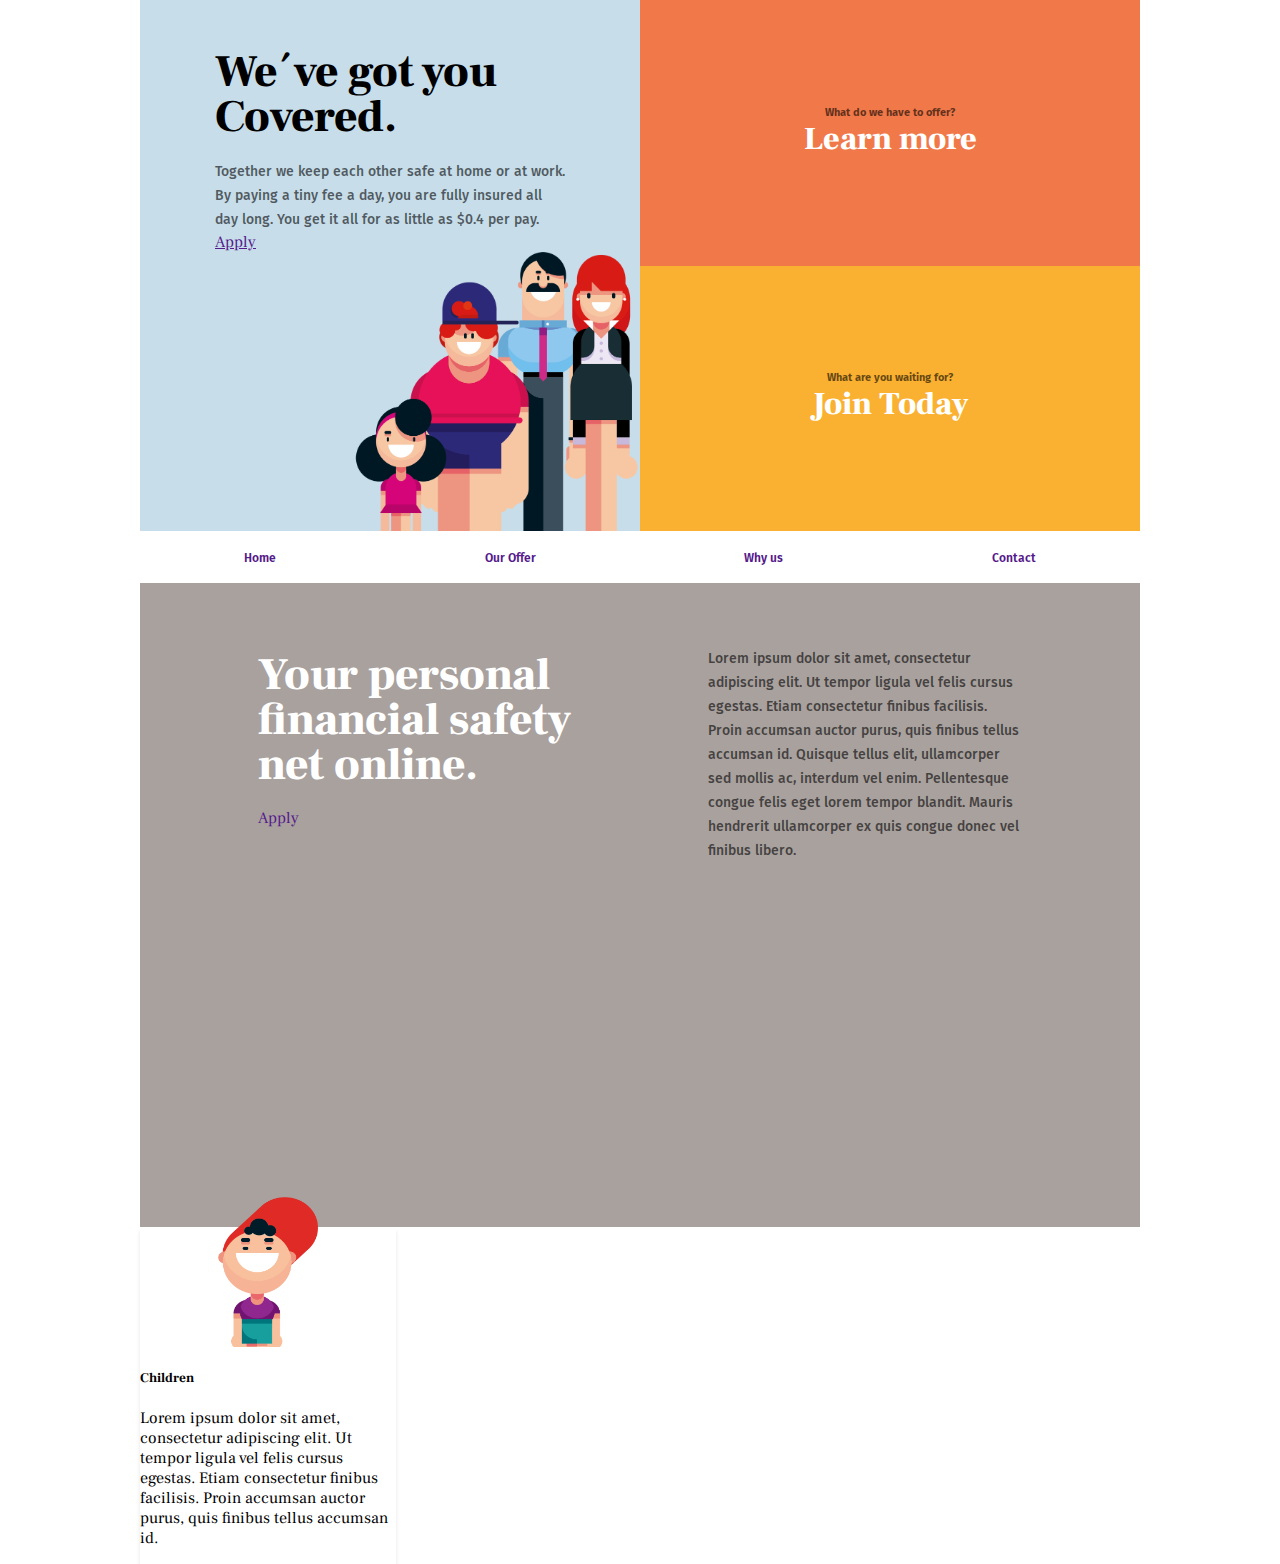
==== index.html @ bdfe7eed "First commit! - header and section 1 are done but need to fix some components" ====
<!DOCTYPE html>
<html lang="en">
  <head>
    <meta charset="UTF-8" />
    <meta name="viewport" content="width=device-width, initial-scale=1.0" />
    <link rel="stylesheet" href="css/style.css" />
    <link
      href="https://fonts.googleapis.com/css2?family=Frank+Ruhl+Libre:wght@300;400;500;700;900&display=swap"
      rel="stylesheet"
    />
    <link
      href="https://fonts.googleapis.com/css2?family=Fira+Sans:ital,wght@0,100;0,200;0,300;0,400;0,500;0,600;0,700;0,800;0,900;1,100;1,200;1,300;1,400;1,500;1,600;1,700;1,800;1,900&display=swap"
      rel="stylesheet"
    />
    <title>Document</title>
  </head>
  <body>
    <header>
      <div class="hero">
        <div class="content-left-side">
          <div class="left-side-info">
            <h1>We´ve got you Covered.</h1>
            <p>
              Together we keep each other safe at home or at work. By paying a
              tiny fee a day, you are fully insured all day long. You get it all
              for as little as $0.4 per pay.
            </p>
            <a href="">Apply</a>
          </div>
          <img src="assets/img/family.png" alt="" />
        </div>
        <div class="content-right-side">
          <div class="learn-more">
            <p>What do we have to offer?</p>
            <h4>Learn more</h4>
          </div>
          <div class="join-now">
            <p>What are you waiting for?</p>
            <h4>Join Today</h4>
          </div>
        </div>
      </div>
      <nav>
        <ul>
          <li><a href="">Home</a></li>
          <li><a href="">Our Offer</a></li>
          <li><a href="">Why us</a></li>
          <li><a href="">Contact</a></li>
        </ul>
      </nav>
    </header>
    <main>
      <section class="sec-1">
        <div class="content-left-side">
          <div class="left-side-info">
            <h1>Your personal financial safety net online.</h1>
            <a href="">Apply</a>
          </div>
        </div>
        <div class="content-right-side">
          <p>
            Lorem ipsum dolor sit amet, consectetur adipiscing elit. Ut tempor
            ligula vel felis cursus egestas. Etiam consectetur finibus
            facilisis. Proin accumsan auctor purus, quis finibus tellus accumsan
            id. Quisque tellus elit, ullamcorper sed mollis ac, interdum vel
            enim. Pellentesque congue felis eget lorem tempor blandit. Mauris
            hendrerit ullamcorper ex quis congue donec vel finibus libero.
          </p>
        </div>
      </section>
      <section class="sec-2">
        <div class="profiles">
          <div class="card profile-1">
              <div class="profile-img-bc">

                  <div class="profile-img profile-img-1"></div>
                  <h5>Children</h5>
                  <p>
                    Lorem ipsum dolor sit amet, consectetur adipiscing elit. Ut tempor
                    ligula vel felis cursus egestas. Etiam consectetur finibus
                    facilisis. Proin accumsan auctor purus, quis finibus tellus
                    accumsan id.
                  </p>
              </div>
          </div>
        </div>
      </section>
      <section class="sec-3"></section>
    </main>
  </body>
</html>
---- css/style.css ----
body header .hero .content-left-side, body main .sec-1 .content-left-side {
  text-align: left;
}

body header .hero .content-left-side .left-side-info, body main .sec-1 .content-left-side .left-side-info {
  width: 70%;
  margin: 50px auto 0 auto;
}

body header .hero .content-left-side .left-side-info h1, body main .sec-1 .content-left-side .left-side-info h1 {
  font-weight: 900;
  font-size: 45px;
  line-height: 100%;
}

body header .hero, body main .sec-1 {
  max-height: 544px;
  display: -ms-grid;
  display: grid;
  -ms-grid-columns: (1fr)[2];
      grid-template-columns: repeat(2, 1fr);
}

body header .hero .content-left-side p, body main .sec-1 .content-right-side {
  margin: 0;
  font-family: Fira Sans;
  font-style: normal;
  font-weight: 500;
  font-size: 14px;
  line-height: 24px;
  color: rgba(0, 0, 0, 0.6);
}

body {
  max-width: 1000px;
  margin: auto;
  padding: 0;
  font-family: "Frank Ruhl Libre", serif;
}

body header .hero .content-left-side {
  background-color: #c7ddea;
}

body header .hero .content-left-side h1 {
  margin: 20px 0 20px 0;
}

body header .hero .content-left-side img {
  width: 286px;
  height: 279px;
  float: right;
  clear: right;
}

body header .hero .content-right-side .learn-more, body header .hero .content-right-side .join-now {
  height: 50%;
  display: -webkit-box;
  display: -ms-flexbox;
  display: flex;
  -webkit-box-orient: vertical;
  -webkit-box-direction: normal;
      -ms-flex-direction: column;
          flex-direction: column;
  -webkit-box-pack: center;
      -ms-flex-pack: center;
          justify-content: center;
  -webkit-box-align: center;
      -ms-flex-align: center;
          align-items: center;
}

body header .hero .content-right-side .learn-more p, body header .hero .content-right-side .join-now p {
  font-family: Fira Sans;
  font-style: normal;
  font-weight: bold;
  font-size: 11px;
  line-height: 13px;
  margin: 0;
  color: rgba(0, 0, 0, 0.6);
}

body header .hero .content-right-side .learn-more h4, body header .hero .content-right-side .join-now h4 {
  font-style: normal;
  font-weight: 900;
  font-size: 32px;
  line-height: 41px;
  margin: 0;
  color: #fff;
}

body header .hero .content-right-side {
  height: 100%;
  display: -webkit-box;
  display: -ms-flexbox;
  display: flex;
  -webkit-box-orient: vertical;
  -webkit-box-direction: normal;
      -ms-flex-direction: column;
          flex-direction: column;
  -webkit-box-align: stretch;
      -ms-flex-align: stretch;
          align-items: stretch;
}

body header .hero .content-right-side .learn-more {
  background-color: #f17949;
}

body header .hero .content-right-side .join-now {
  background-color: #fab131;
}

body header ul {
  padding: 0;
  display: -webkit-box;
  display: -ms-flexbox;
  display: flex;
  -webkit-box-orient: horizontal;
  -webkit-box-direction: normal;
      -ms-flex-direction: row;
          flex-direction: row;
  -ms-flex-pack: distribute;
      justify-content: space-around;
}

body header ul li {
  list-style: none;
}

body header ul li a {
  font-family: Fira Sans;
  font-style: normal;
  font-weight: 600;
  font-size: 12px;
  line-height: 100%;
  text-decoration: none;
}

body main .sec-1 {
  height: 612px;
  background-color: #a9a19e;
  padding: 50px;
}

body main .sec-1 .content-left-side .left-side-info {
  margin-top: 20px;
  color: #fff;
}

body main .sec-1 .content-left-side .left-side-info h1 {
  margin: 20px 0 20px 0;
}

body main .sec-1 .content-left-side .left-side-info a {
  text-decoration: none;
  margin-top: 20px;
}

body main .sec-1 .content-right-side {
  width: 70%;
  margin-left: auto;
  margin-right: auto;
}

body main .sec-2 .profiles {
  display: -webkit-box;
  display: -ms-flexbox;
  display: flex;
  -webkit-box-orient: horizontal;
  -webkit-box-direction: normal;
      -ms-flex-direction: row;
          flex-direction: row;
}

body main .sec-2 .profiles .card {
  width: 256px;
  -webkit-box-shadow: 0px 4px 4px rgba(0, 0, 0, 0.1);
          box-shadow: 0px 4px 4px rgba(0, 0, 0, 0.1);
}

body main .sec-2 .profiles .card .profile-img {
  width: 236px;
  height: 150px;
  margin-right: auto;
  margin-left: auto;
  margin-top: -30px;
}

body main .sec-2 .profiles .profile-1 .profile-img-bc .profile-img-1 {
  background-image: url(../assets/img/child.png);
  background-size: 100px 170px;
  background-repeat: no-repeat;
  background-position: center top;
}
/*# sourceMappingURL=style.css.map */
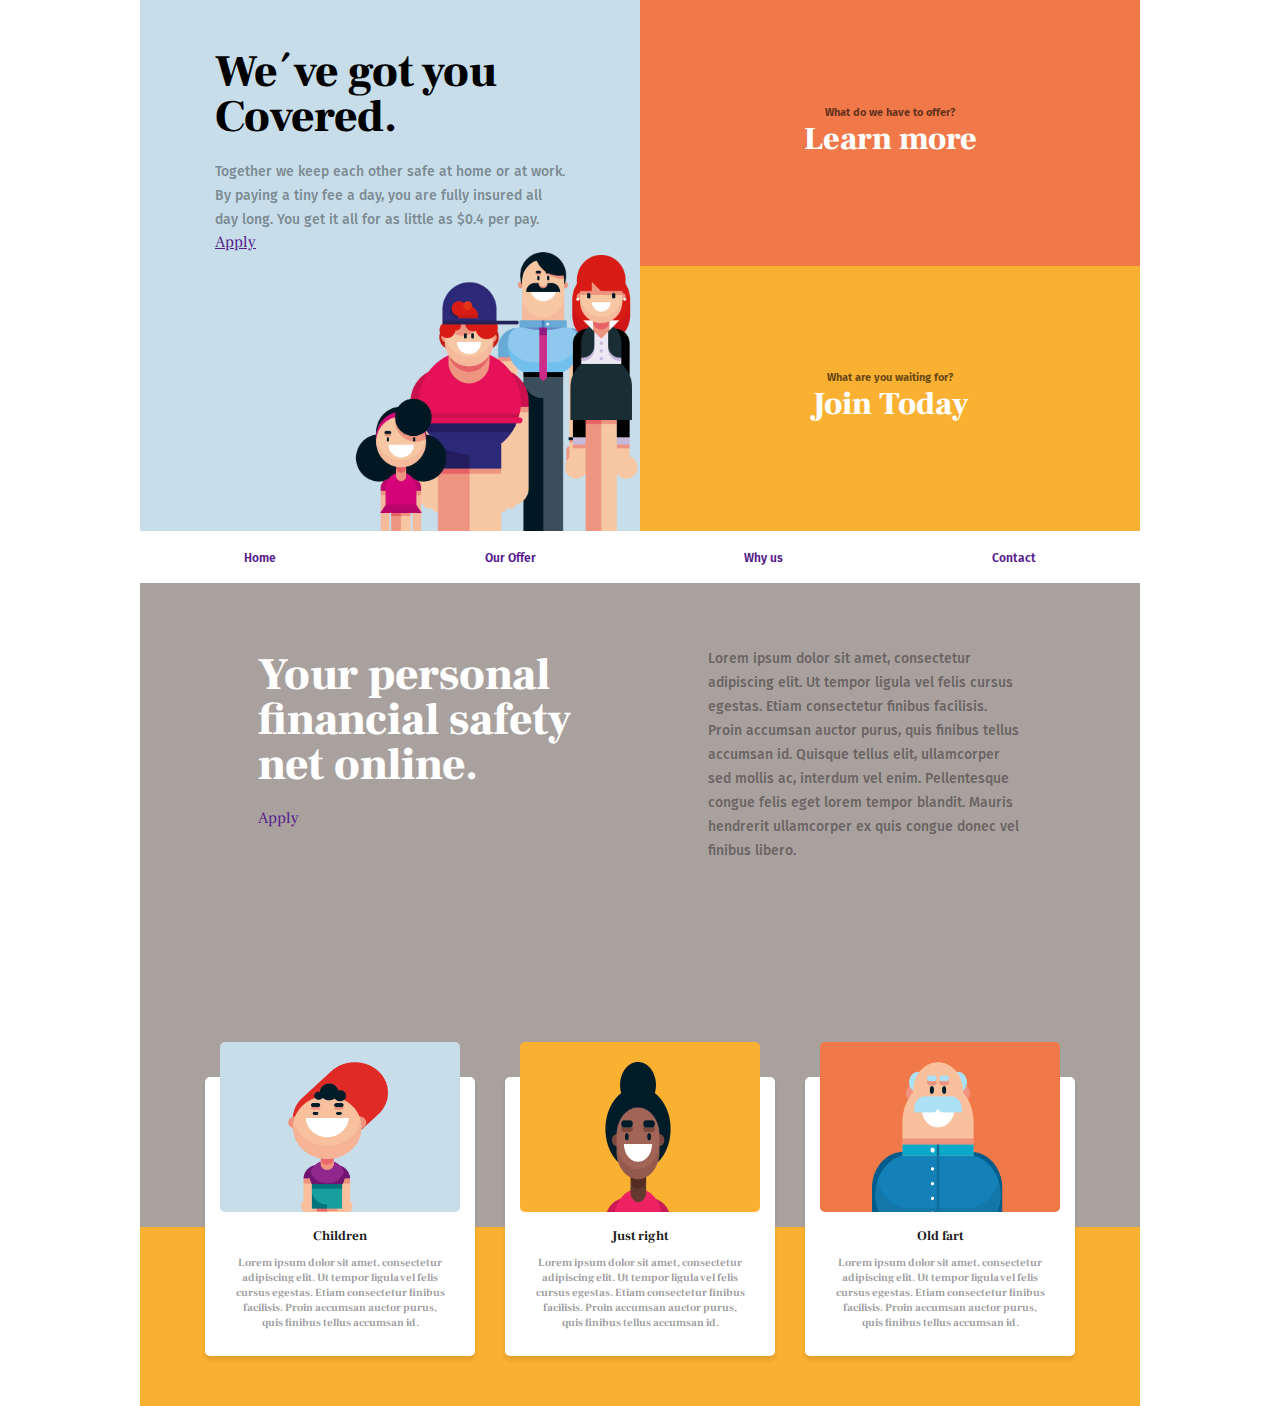
==== commit 491d0df5: "sec 2 - clear" ====
--- a/index.html
+++ b/index.html
@@ -69,19 +69,55 @@
         </div>
       </section>
       <section class="sec-2">
-        <div class="profiles">
-          <div class="card profile-1">
+        <div class="cover-profile">
+          <div class="profiles">
+            <div class="card profile-1">
               <div class="profile-img-bc">
-
-                  <div class="profile-img profile-img-1"></div>
-                  <h5>Children</h5>
-                  <p>
-                    Lorem ipsum dolor sit amet, consectetur adipiscing elit. Ut tempor
-                    ligula vel felis cursus egestas. Etiam consectetur finibus
-                    facilisis. Proin accumsan auctor purus, quis finibus tellus
-                    accumsan id.
-                  </p>
+                <div class="profile-img profile-img-1"></div>
               </div>
+              <h5>Children</h5>
+              <div class="profile-info">
+                <p>
+                  Lorem ipsum dolor sit amet, consectetur adipiscing elit. Ut
+                  tempor ligula vel felis cursus egestas. Etiam consectetur
+                  finibus facilisis. Proin accumsan auctor purus, quis finibus
+                  tellus accumsan id.
+                </p>
+              </div>
+            </div>
+            <div class="card profile-2">
+              <div class="profile-img-bc">
+                <div class="profile-img profile-img-2"></div>
+              </div>
+              <h5>Just right</h5>
+              <div class="profile-info">
+                <p>
+                  Lorem ipsum dolor sit amet, consectetur adipiscing elit. Ut
+                  tempor ligula vel felis cursus egestas. Etiam consectetur
+                  finibus facilisis. Proin accumsan auctor purus, quis finibus
+                  tellus accumsan id.
+                </p>
+              </div>
+            </div>
+            <div class="card profile-3">
+              <div class="profile-img-bc">
+                <div class="profile-img profile-img-3"></div>
+              </div>
+              <h5>Old fart</h5>
+              <div class="profile-info">
+                <p>
+                  Lorem ipsum dolor sit amet, consectetur adipiscing elit. Ut
+                  tempor ligula vel felis cursus egestas. Etiam consectetur
+                  finibus facilisis. Proin accumsan auctor purus, quis finibus
+                  tellus accumsan id.
+                </p>
+              </div>
+            </div>
+          </div>
+        </div>
+        <div class="cover-about-us">
+          <div class="about-us">
+            
           </div>
         </div>
       </section>
--- a/css/style.css
+++ b/css/style.css
@@ -28,7 +28,7 @@
   font-weight: 500;
   font-size: 14px;
   line-height: 24px;
-  color: rgba(0, 0, 0, 0.6);
+  color: rgba(0, 0, 0, 0.4);
 }
 
 body {
@@ -163,7 +163,12 @@
   margin-right: auto;
 }
 
-body main .sec-2 .profiles {
+body main .sec-2 {
+  background-color: #FAB131;
+  padding: 50px;
+}
+
+body main .sec-2 .cover-profile .profiles {
   display: -webkit-box;
   display: -ms-flexbox;
   display: flex;
@@ -171,26 +176,86 @@
   -webkit-box-direction: normal;
       -ms-flex-direction: row;
           flex-direction: row;
-}
-
-body main .sec-2 .profiles .card {
-  width: 256px;
+  -ms-flex-pack: distribute;
+      justify-content: space-around;
+}
+
+body main .sec-2 .cover-profile .profiles .card {
+  margin-top: -200px;
+  background-color: #fff;
+  max-width: 240px;
+  padding: 15px;
+  text-align: center;
+  border-radius: 5px;
   -webkit-box-shadow: 0px 4px 4px rgba(0, 0, 0, 0.1);
           box-shadow: 0px 4px 4px rgba(0, 0, 0, 0.1);
 }
 
-body main .sec-2 .profiles .card .profile-img {
+body main .sec-2 .cover-profile .profiles .card h5 {
+  color: rgba(0, 0, 0, 0.9);
+  margin-top: 15px;
+  margin-bottom: 10px;
+}
+
+body main .sec-2 .cover-profile .profiles .card .profile-info {
+  width: 90%;
+  margin-left: auto;
+  margin-right: auto;
+}
+
+body main .sec-2 .cover-profile .profiles .card .profile-info p {
+  font-size: 11px;
+  font-weight: bold;
+  font-style: normal;
+  color: rgba(0, 0, 0, 0.4);
+}
+
+body main .sec-2 .cover-profile .profiles .card .profile-img-bc {
+  height: 170px;
+  border-radius: 5px;
+  position: relative;
+  margin-top: -50px;
+}
+
+body main .sec-2 .cover-profile .profiles .card .profile-img-bc .profile-img {
   width: 236px;
   height: 150px;
-  margin-right: auto;
-  margin-left: auto;
-  margin-top: -30px;
-}
-
-body main .sec-2 .profiles .profile-1 .profile-img-bc .profile-img-1 {
+  position: absolute;
+  left: 0px;
+  bottom: 0;
+  border-radius: 5px;
+}
+
+body main .sec-2 .cover-profile .profiles .profile-1 .profile-img-bc {
+  background-color: #c7ddea;
+}
+
+body main .sec-2 .cover-profile .profiles .profile-1 .profile-img-bc .profile-img-1 {
   background-image: url(../assets/img/child.png);
   background-size: 100px 170px;
   background-repeat: no-repeat;
   background-position: center top;
 }
+
+body main .sec-2 .cover-profile .profiles .profile-2 .profile-img-bc {
+  background-color: #FAB131;
+}
+
+body main .sec-2 .cover-profile .profiles .profile-2 .profile-img-bc .profile-img-2 {
+  background-image: url(../assets/img/adult.png);
+  background-size: 82px 470px;
+  background-repeat: no-repeat;
+  background-position: center top;
+}
+
+body main .sec-2 .cover-profile .profiles .profile-3 .profile-img-bc {
+  background-color: #F17949;
+}
+
+body main .sec-2 .cover-profile .profiles .profile-3 .profile-img-bc .profile-img-3 {
+  background-image: url(../assets/img/old.png);
+  background-size: 132px 420px;
+  background-repeat: no-repeat;
+  background-position: center top;
+}
 /*# sourceMappingURL=style.css.map */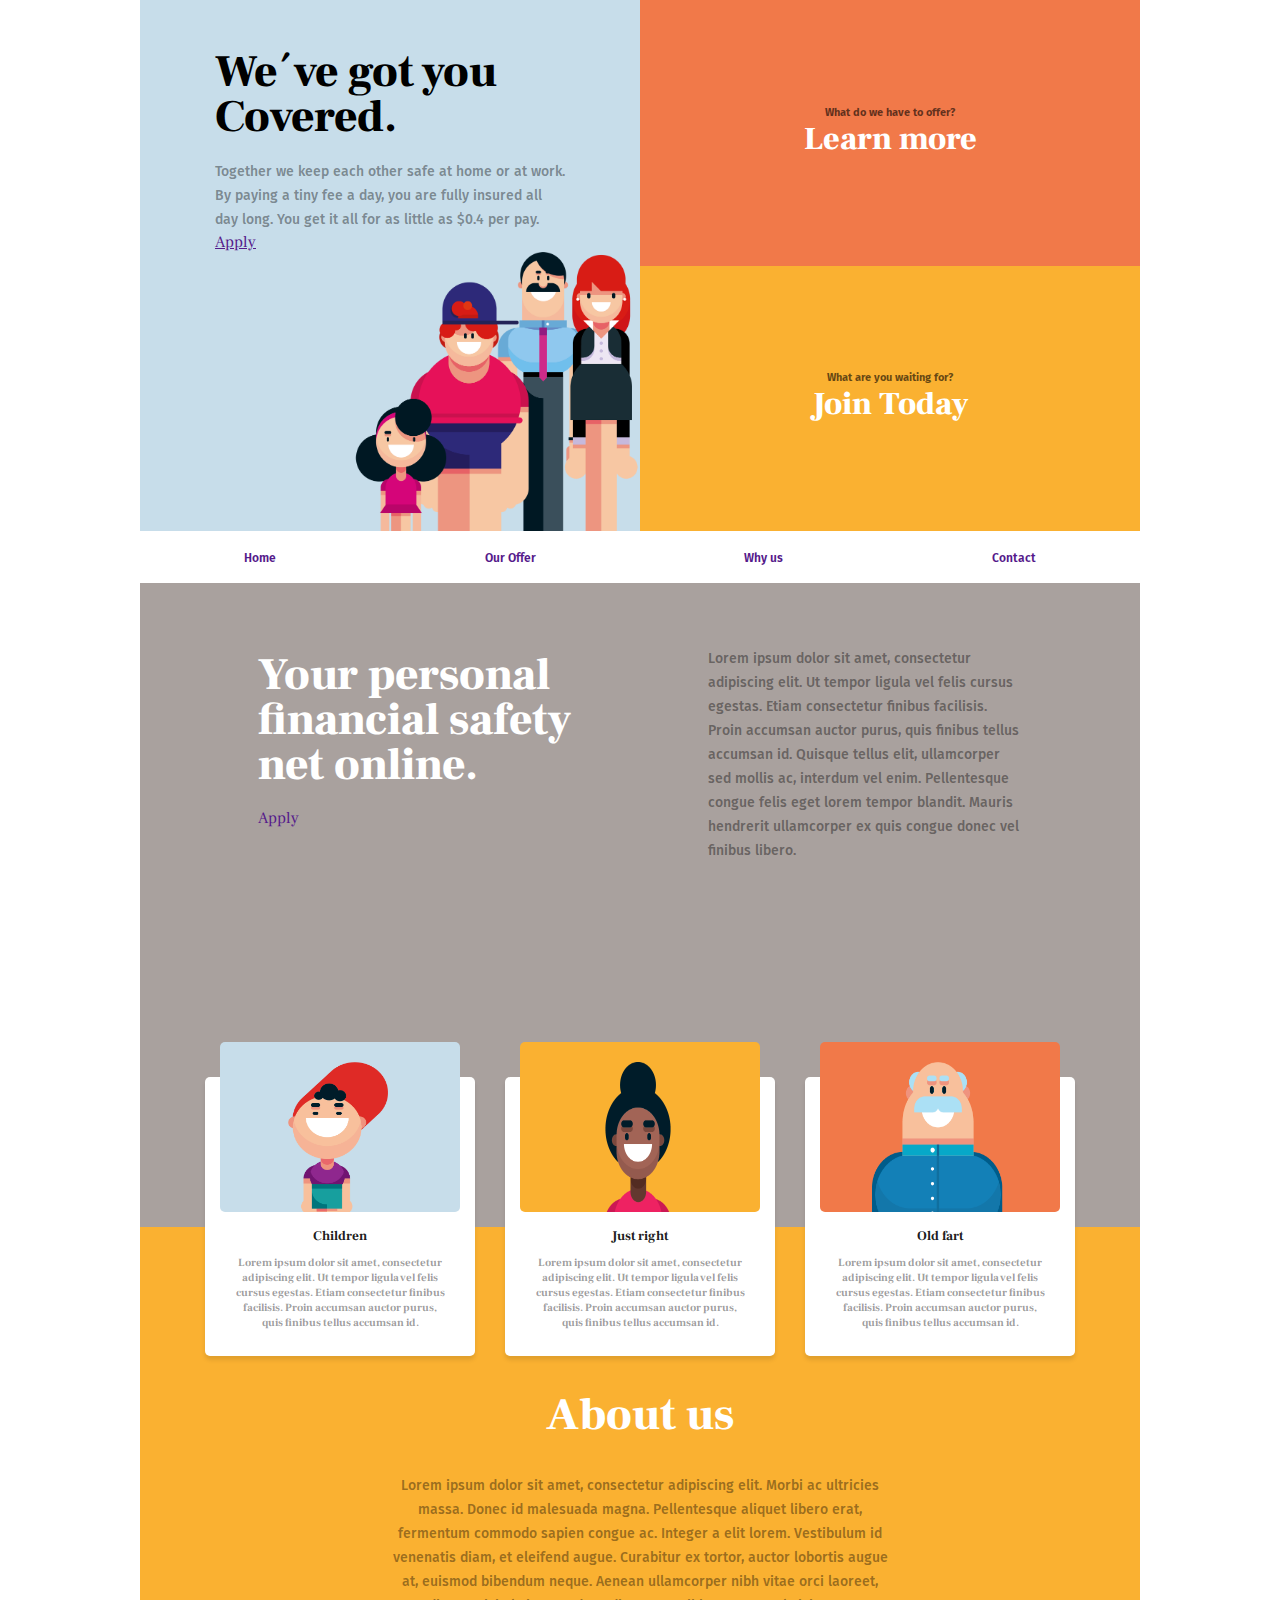
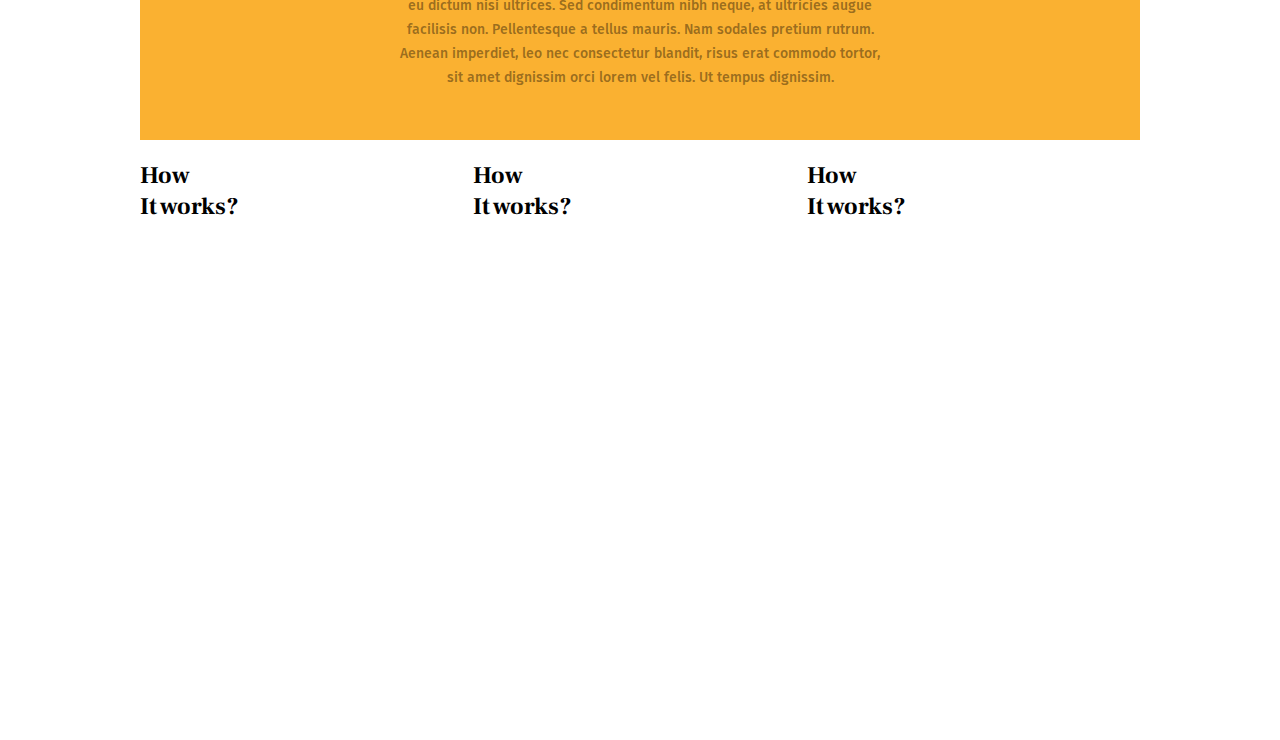
==== commit 1503be1d: "- Added some stuff on sec-2. - Started sec-3" ====
--- a/index.html
+++ b/index.html
@@ -117,11 +117,38 @@
         </div>
         <div class="cover-about-us">
           <div class="about-us">
-            
+            <h1>About us</h1>
+            <p>
+              Lorem ipsum dolor sit amet, consectetur adipiscing elit. Morbi ac
+              ultricies massa. Donec id malesuada magna. Pellentesque aliquet
+              libero erat, fermentum commodo sapien congue ac. Integer a elit
+              lorem. Vestibulum id venenatis diam, et eleifend augue. Curabitur
+              ex tortor, auctor lobortis augue at, euismod bibendum neque.
+              Aenean ullamcorper nibh vitae orci laoreet, eu dictum nisi
+              ultrices. Sed condimentum nibh neque, at ultricies augue facilisis
+              non. Pellentesque a tellus mauris. Nam sodales pretium rutrum.
+              Aenean imperdiet, leo nec consectetur blandit, risus erat commodo
+              tortor, sit amet dignissim orci lorem vel felis. Ut tempus
+              dignissim.
+            </p>
           </div>
         </div>
       </section>
-      <section class="sec-3"></section>
+      <section class="sec-3">
+        <div class="cover-how-it-works">
+          <div class="row">
+            <div class="box box-1">
+              <h2>How <br> It works?</h2>
+            </div>
+            <div class="box box-2">
+              <h2>How <br> It works?</h2>
+            </div>
+            <div class="box box-3">
+              <h2>How <br> It works?</h2>
+            </div>
+          </div>
+        </div>
+      </section>
     </main>
   </body>
 </html>
--- a/css/style.css
+++ b/css/style.css
@@ -21,7 +21,7 @@
       grid-template-columns: repeat(2, 1fr);
 }
 
-body header .hero .content-left-side p, body main .sec-1 .content-right-side {
+body header .hero .content-left-side p, body main .sec-1 .content-right-side, body main .sec-2 .cover-about-us .about-us p {
   margin: 0;
   font-family: Fira Sans;
   font-style: normal;
@@ -164,7 +164,7 @@
 }
 
 body main .sec-2 {
-  background-color: #FAB131;
+  background-color: #fab131;
   padding: 50px;
 }
 
@@ -238,7 +238,7 @@
 }
 
 body main .sec-2 .cover-profile .profiles .profile-2 .profile-img-bc {
-  background-color: #FAB131;
+  background-color: #fab131;
 }
 
 body main .sec-2 .cover-profile .profiles .profile-2 .profile-img-bc .profile-img-2 {
@@ -249,7 +249,7 @@
 }
 
 body main .sec-2 .cover-profile .profiles .profile-3 .profile-img-bc {
-  background-color: #F17949;
+  background-color: #f17949;
 }
 
 body main .sec-2 .cover-profile .profiles .profile-3 .profile-img-bc .profile-img-3 {
@@ -258,4 +258,27 @@
   background-repeat: no-repeat;
   background-position: center top;
 }
+
+body main .sec-2 .cover-about-us .about-us {
+  width: 55%;
+  margin-left: auto;
+  margin-right: auto;
+  text-align: center;
+}
+
+body main .sec-2 .cover-about-us .about-us h1 {
+  color: #fff;
+  font-style: normal;
+  font-weight: 900;
+  font-size: 45px;
+}
+
+body main .sec-3 .cover-how-it-works .row {
+  display: -ms-grid;
+  display: grid;
+  -ms-grid-columns: auto auto auto;
+      grid-template-columns: auto auto auto;
+  -ms-grid-rows: (300px)[2];
+      grid-template-rows: repeat(2, 300px);
+}
 /*# sourceMappingURL=style.css.map */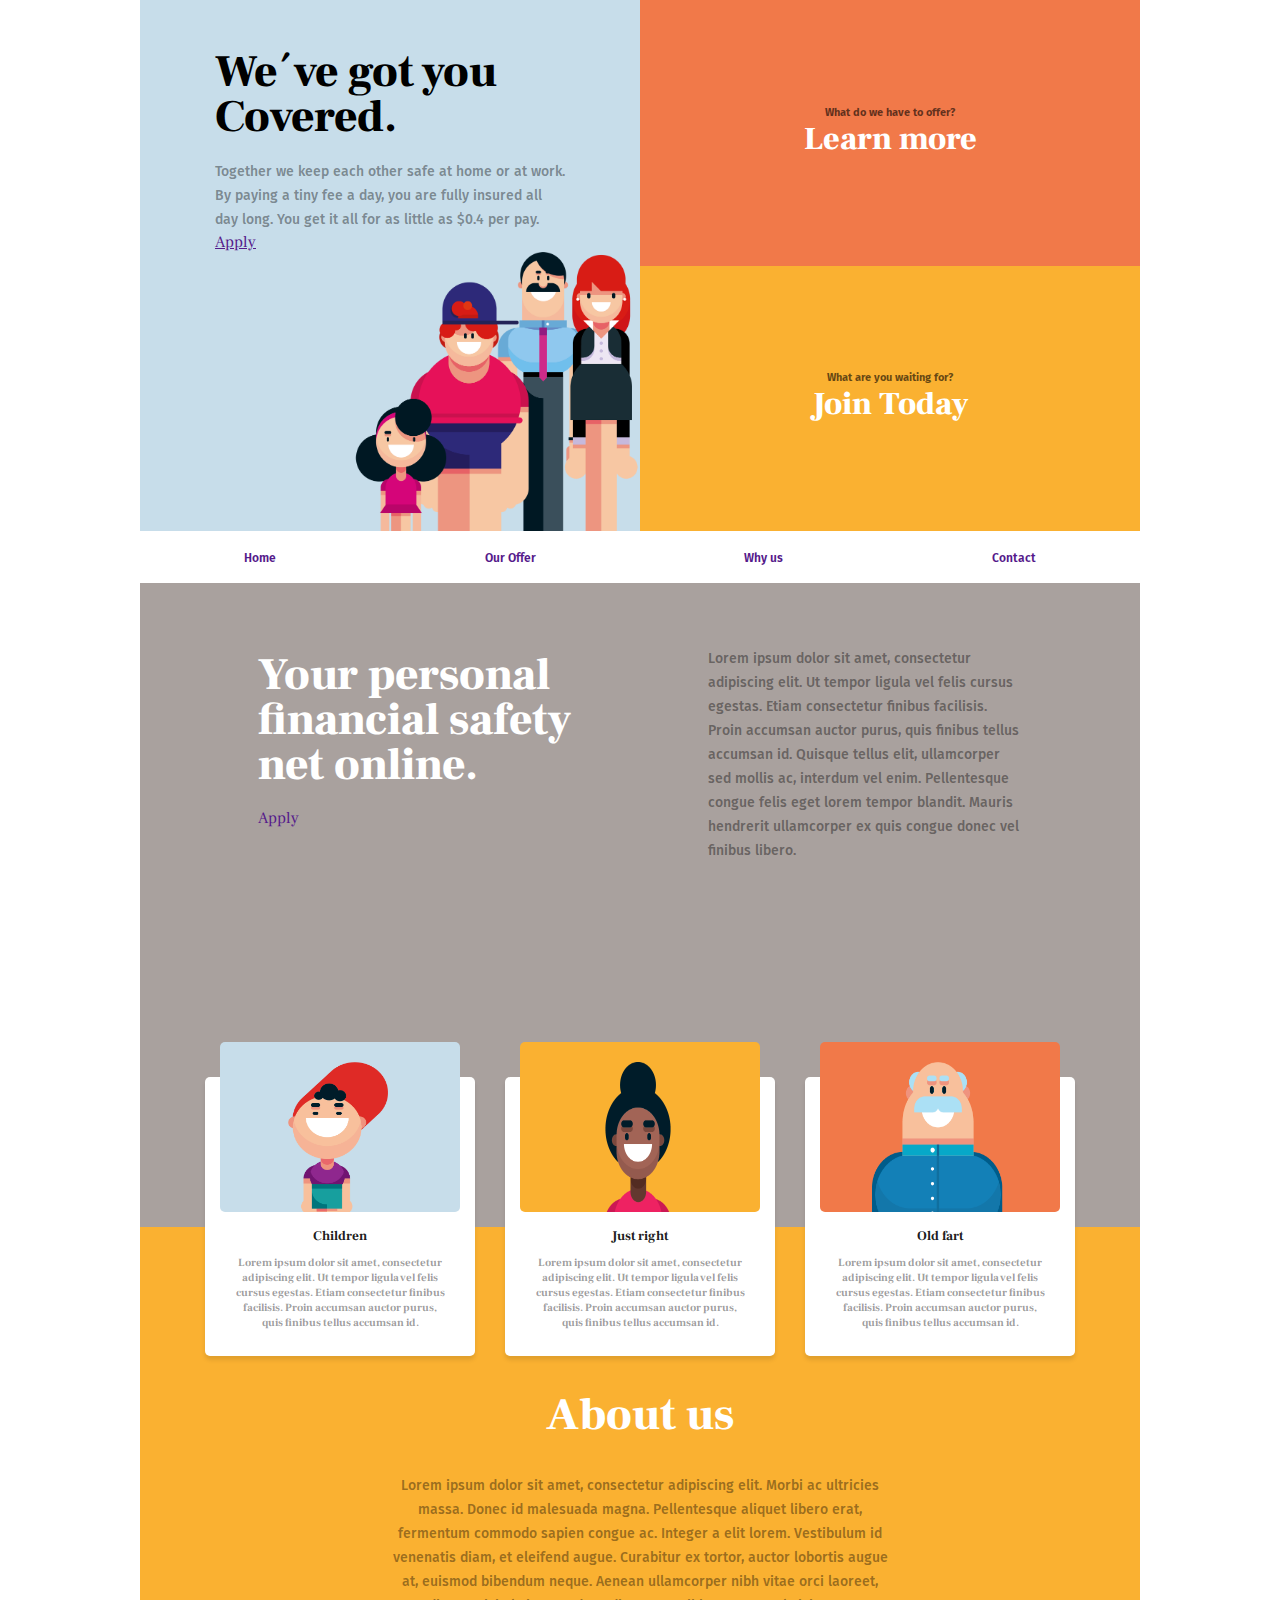
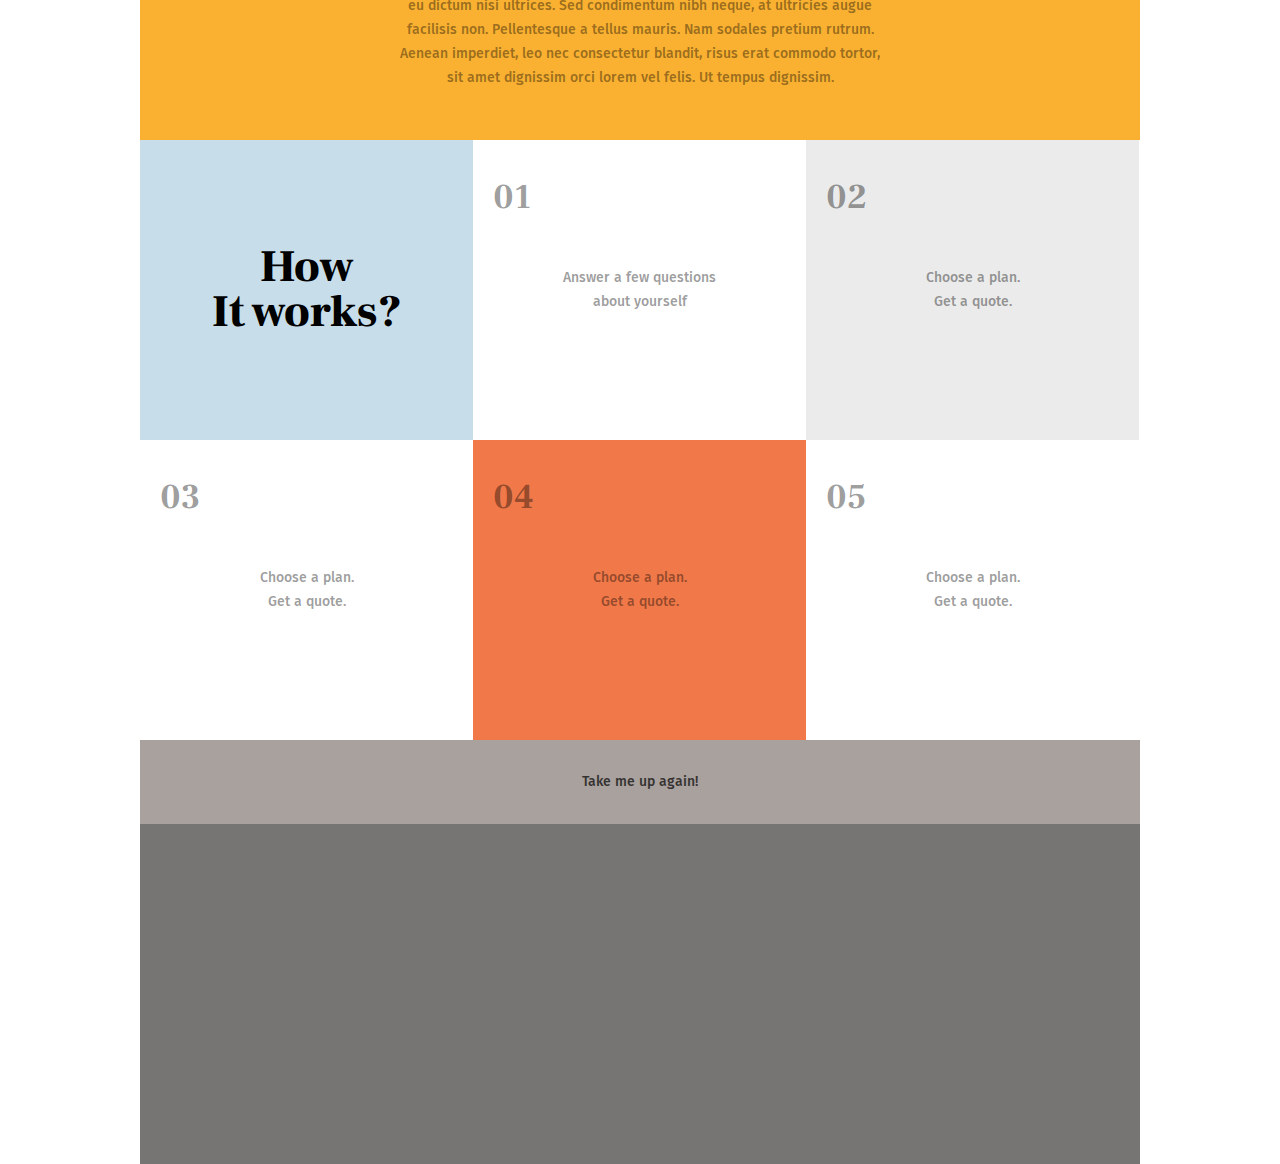
==== commit 29bb3415: "landing page is done for the most have to fix - button" ====
--- a/index.html
+++ b/index.html
@@ -16,7 +16,7 @@
   </head>
   <body>
     <header>
-      <div class="hero">
+      <div class="hero" id="hero">
         <div class="content-left-side">
           <div class="left-side-info">
             <h1>We´ve got you Covered.</h1>
@@ -138,17 +138,36 @@
         <div class="cover-how-it-works">
           <div class="row">
             <div class="box box-1">
-              <h2>How <br> It works?</h2>
+              <h2>
+                How <br />It works?</h2>
             </div>
             <div class="box box-2">
-              <h2>How <br> It works?</h2>
+              <h3>01</h3>
+              <p>Answer a few questions <br />about yourself</p>
             </div>
             <div class="box box-3">
-              <h2>How <br> It works?</h2>
+              <h3>02</h3>
+              <p>Choose a plan. <br />Get a quote.</p>
+            </div>
+            <div class="box box-4">
+              <h3>03</h3>
+              <p>Choose a plan. <br />Get a quote.</p>
+            </div>
+            <div class="box box-5">
+              <h3>04</h3>
+              <p>Choose a plan. <br />Get a quote.</p>
+            </div>
+            <div class="box box-6">
+              <h3>05</h3>
+              <p>Choose a plan. <br />Get a quote.</p>
             </div>
           </div>
         </div>
+        <div class="take-to-the-top">
+          <a href="#hero">Take me up again!</a>
+        </div>
       </section>
     </main>
+    <footer></footer>
   </body>
 </html>
--- a/css/style.css
+++ b/css/style.css
@@ -21,7 +21,7 @@
       grid-template-columns: repeat(2, 1fr);
 }
 
-body header .hero .content-left-side p, body main .sec-1 .content-right-side, body main .sec-2 .cover-about-us .about-us p {
+body header .hero .content-left-side p, body main .sec-1 .content-right-side, body main .sec-2 .cover-about-us .about-us p, body main .sec-3 .cover-how-it-works .row .box p, body main .sec-3 .take-to-the-top a {
   margin: 0;
   font-family: Fira Sans;
   font-style: normal;
@@ -276,9 +276,72 @@
 body main .sec-3 .cover-how-it-works .row {
   display: -ms-grid;
   display: grid;
-  -ms-grid-columns: auto auto auto;
-      grid-template-columns: auto auto auto;
+  -ms-grid-columns: 333px 333px 333px;
+      grid-template-columns: 333px 333px 333px;
   -ms-grid-rows: (300px)[2];
       grid-template-rows: repeat(2, 300px);
 }
+
+body main .sec-3 .cover-how-it-works .row .box {
+  position: relative;
+  display: -webkit-box;
+  display: -ms-flexbox;
+  display: flex;
+  -webkit-box-pack: center;
+      -ms-flex-pack: center;
+          justify-content: center;
+  -webkit-box-align: center;
+      -ms-flex-align: center;
+          align-items: center;
+}
+
+body main .sec-3 .cover-how-it-works .row .box p {
+  text-align: center;
+}
+
+body main .sec-3 .cover-how-it-works .row .box h3 {
+  -ms-flex-item-align: start;
+      -ms-grid-row-align: start;
+      align-self: start;
+  position: absolute;
+  left: 0;
+  margin-left: 20px;
+  font-size: 35px;
+  color: rgba(0, 0, 0, 0.4);
+}
+
+body main .sec-3 .cover-how-it-works .row .box-1 {
+  background-color: #C7DDEA;
+}
+
+body main .sec-3 .cover-how-it-works .row .box-1 h2 {
+  text-align: center;
+  font-weight: 900;
+  font-size: 45px;
+  line-height: 100%;
+}
+
+body main .sec-3 .cover-how-it-works .row .box-3 {
+  background-color: #EBEBEB;
+}
+
+body main .sec-3 .cover-how-it-works .row .box-5 {
+  background-color: #F17949;
+}
+
+body main .sec-3 .take-to-the-top {
+  padding: 30px;
+  background-color: #A9A19E;
+  text-align: center;
+}
+
+body main .sec-3 .take-to-the-top a {
+  text-decoration: none;
+  color: rgba(0, 0, 0, 0.7);
+}
+
+body footer {
+  height: 340px;
+  background-color: #777574;
+}
 /*# sourceMappingURL=style.css.map */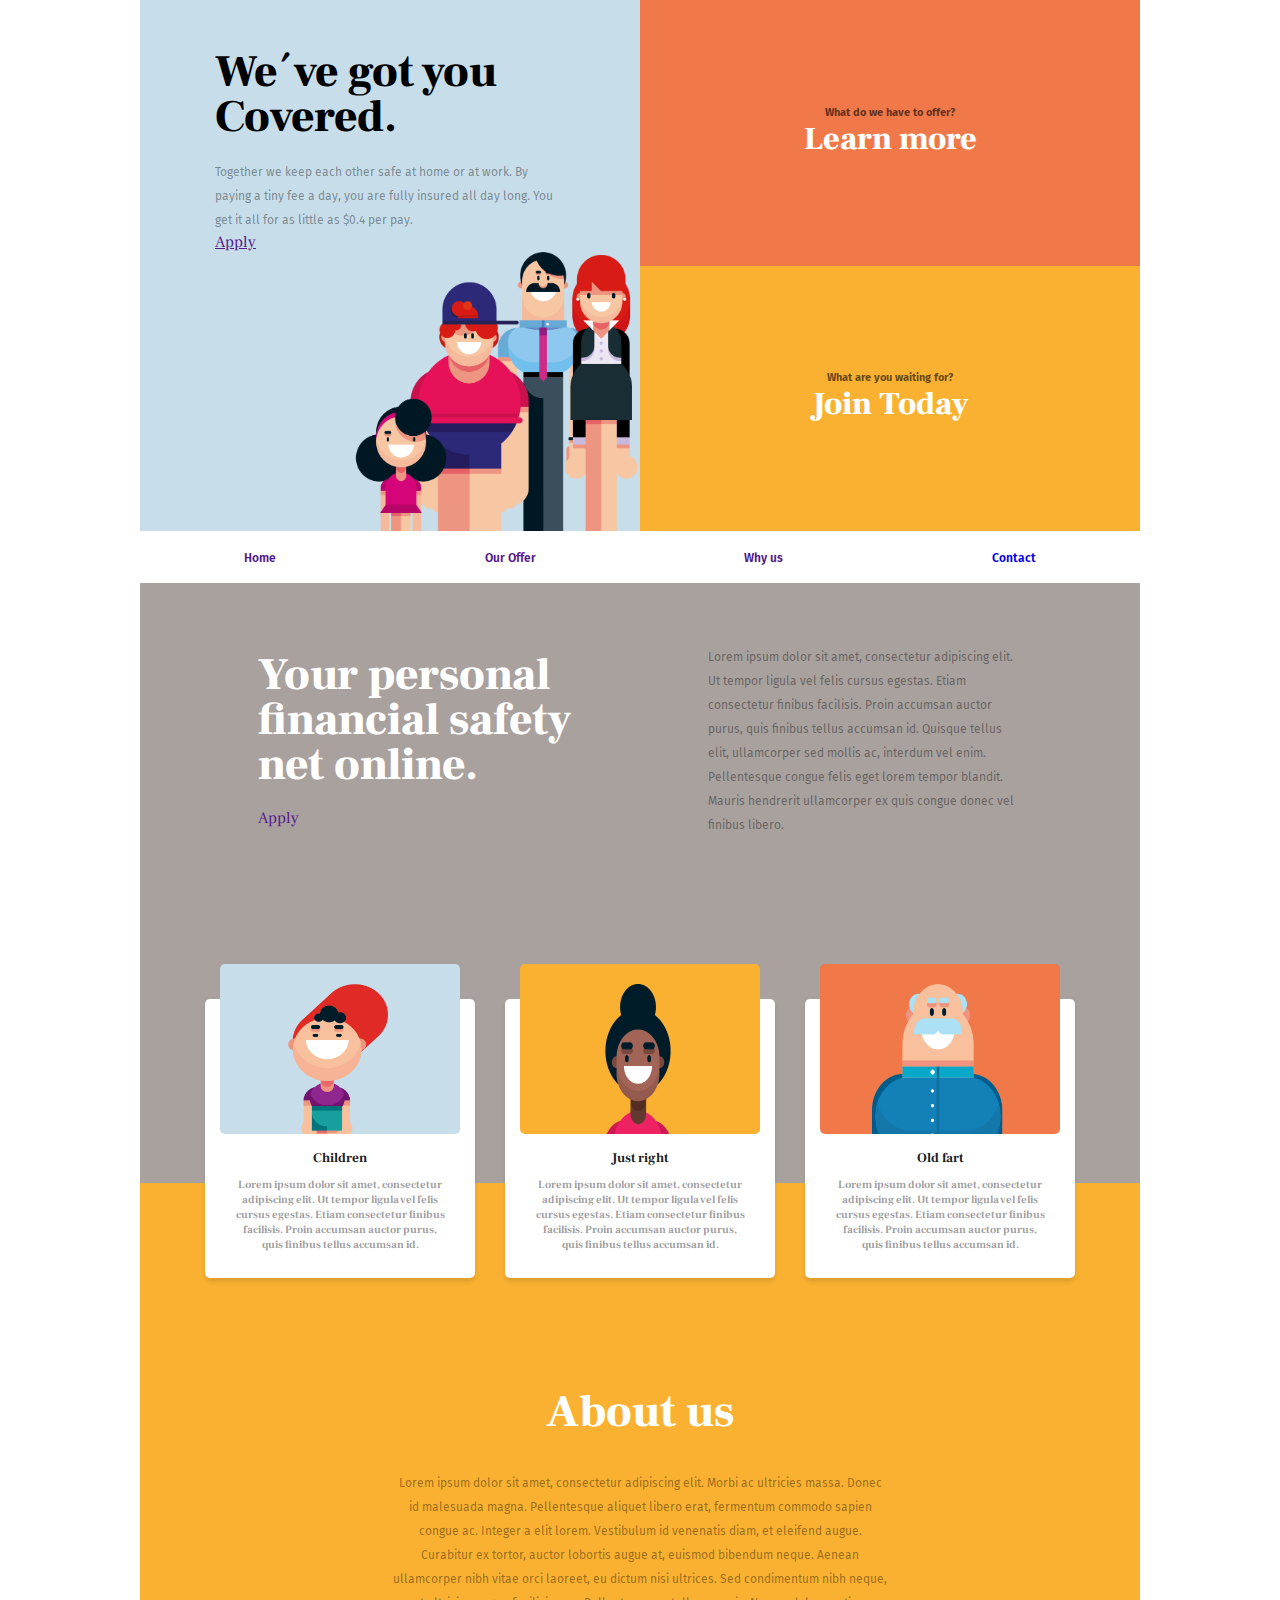
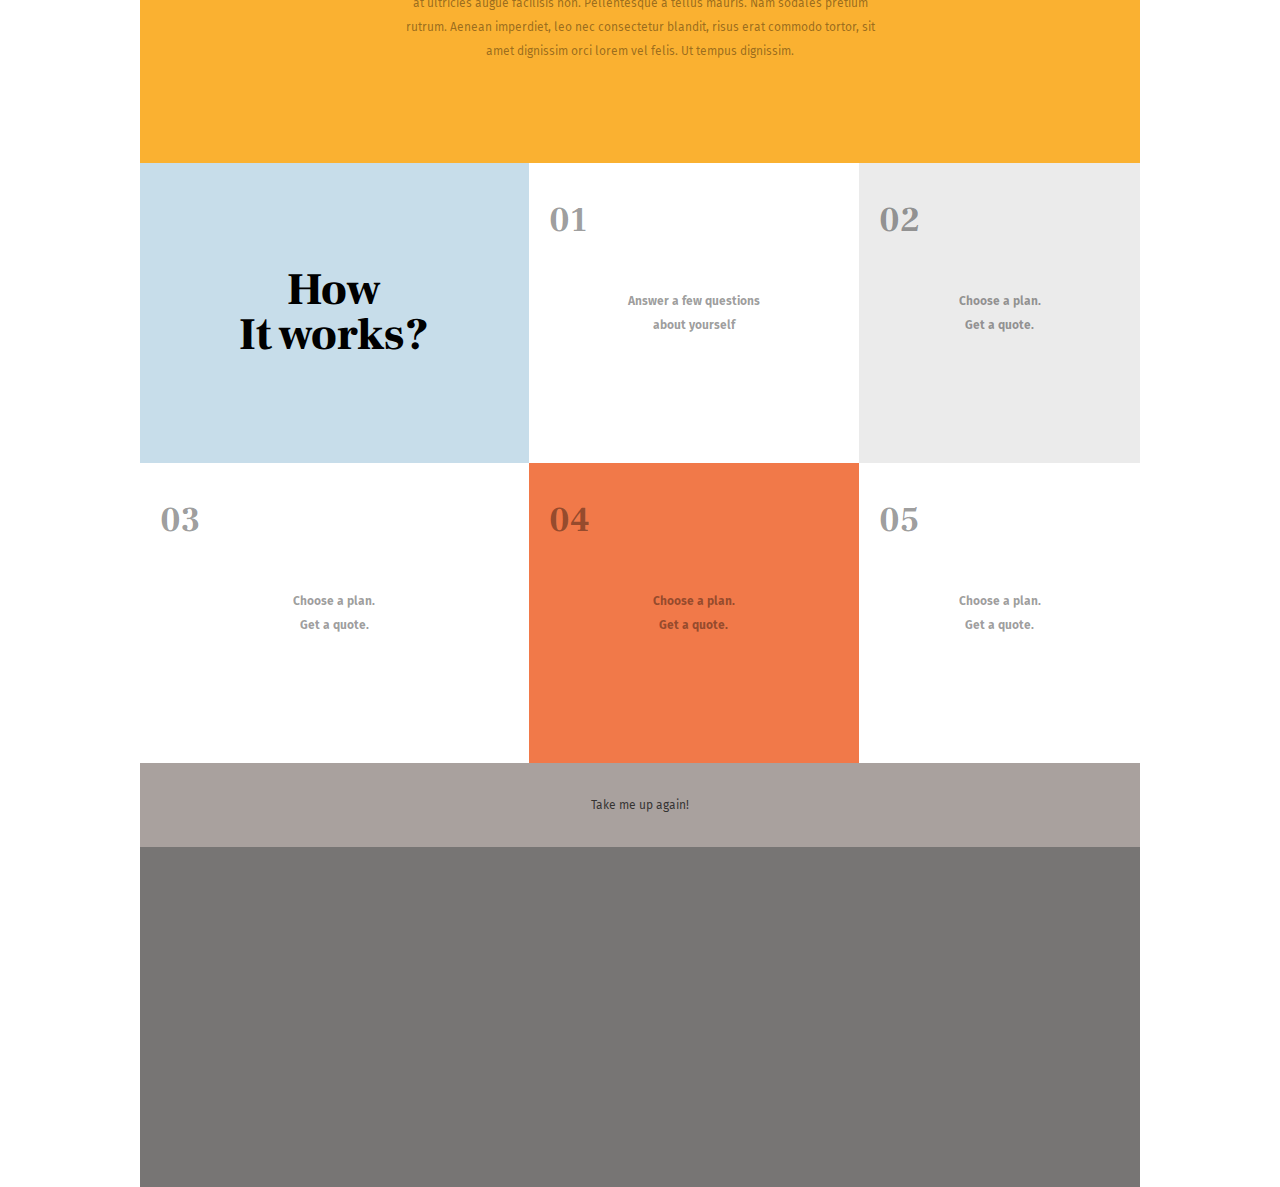
==== commit d91f492c: "All is done, include responsive design. Have to do: - fix button - font weight - img - text-align" ====
--- a/index.html
+++ b/index.html
@@ -4,6 +4,7 @@
     <meta charset="UTF-8" />
     <meta name="viewport" content="width=device-width, initial-scale=1.0" />
     <link rel="stylesheet" href="css/style.css" />
+    <link rel="stylesheet" href="css/responsive.css">
     <link
       href="https://fonts.googleapis.com/css2?family=Frank+Ruhl+Libre:wght@300;400;500;700;900&display=swap"
       rel="stylesheet"
@@ -45,76 +46,80 @@
           <li><a href="">Home</a></li>
           <li><a href="">Our Offer</a></li>
           <li><a href="">Why us</a></li>
-          <li><a href="">Contact</a></li>
+          <li><a href="assets/page/contact.html">Contact</a></li>
         </ul>
       </nav>
     </header>
     <main>
       <section class="sec-1">
-        <div class="content-left-side">
-          <div class="left-side-info">
-            <h1>Your personal financial safety net online.</h1>
-            <a href="">Apply</a>
+        <div class="row-1">
+          <div class="content-left-side">
+            <div class="left-side-info">
+              <h1>Your personal financial safety net online.</h1>
+              <a href="">Apply</a>
+            </div>
+          </div>
+          <div class="content-right-side">
+            <p>
+              Lorem ipsum dolor sit amet, consectetur adipiscing elit. Ut tempor
+              ligula vel felis cursus egestas. Etiam consectetur finibus
+              facilisis. Proin accumsan auctor purus, quis finibus tellus accumsan
+              id. Quisque tellus elit, ullamcorper sed mollis ac, interdum vel
+              enim. Pellentesque congue felis eget lorem tempor blandit. Mauris
+              hendrerit ullamcorper ex quis congue donec vel finibus libero.
+            </p>
           </div>
         </div>
-        <div class="content-right-side">
-          <p>
-            Lorem ipsum dolor sit amet, consectetur adipiscing elit. Ut tempor
-            ligula vel felis cursus egestas. Etiam consectetur finibus
-            facilisis. Proin accumsan auctor purus, quis finibus tellus accumsan
-            id. Quisque tellus elit, ullamcorper sed mollis ac, interdum vel
-            enim. Pellentesque congue felis eget lorem tempor blandit. Mauris
-            hendrerit ullamcorper ex quis congue donec vel finibus libero.
-          </p>
-        </div>
-      </section>
-      <section class="sec-2">
-        <div class="cover-profile">
-          <div class="profiles">
-            <div class="card profile-1">
-              <div class="profile-img-bc">
-                <div class="profile-img profile-img-1"></div>
+        <div class="row-2">
+          <div class="cover-profile">
+            <div class="profiles">
+              <div class="card profile-1">
+                <div class="profile-img-bc">
+                  <div class="profile-img profile-img-1"></div>
+                </div>
+                <h5>Children</h5>
+                <div class="profile-info">
+                  <p>
+                    Lorem ipsum dolor sit amet, consectetur adipiscing elit. Ut
+                    tempor ligula vel felis cursus egestas. Etiam consectetur
+                    finibus facilisis. Proin accumsan auctor purus, quis finibus
+                    tellus accumsan id.
+                  </p>
+                </div>
               </div>
-              <h5>Children</h5>
-              <div class="profile-info">
-                <p>
-                  Lorem ipsum dolor sit amet, consectetur adipiscing elit. Ut
-                  tempor ligula vel felis cursus egestas. Etiam consectetur
-                  finibus facilisis. Proin accumsan auctor purus, quis finibus
-                  tellus accumsan id.
-                </p>
+              <div class="card profile-2">
+                <div class="profile-img-bc">
+                  <div class="profile-img profile-img-2"></div>
+                </div>
+                <h5>Just right</h5>
+                <div class="profile-info">
+                  <p>
+                    Lorem ipsum dolor sit amet, consectetur adipiscing elit. Ut
+                    tempor ligula vel felis cursus egestas. Etiam consectetur
+                    finibus facilisis. Proin accumsan auctor purus, quis finibus
+                    tellus accumsan id.
+                  </p>
+                </div>
               </div>
-            </div>
-            <div class="card profile-2">
-              <div class="profile-img-bc">
-                <div class="profile-img profile-img-2"></div>
-              </div>
-              <h5>Just right</h5>
-              <div class="profile-info">
-                <p>
-                  Lorem ipsum dolor sit amet, consectetur adipiscing elit. Ut
-                  tempor ligula vel felis cursus egestas. Etiam consectetur
-                  finibus facilisis. Proin accumsan auctor purus, quis finibus
-                  tellus accumsan id.
-                </p>
-              </div>
-            </div>
-            <div class="card profile-3">
-              <div class="profile-img-bc">
-                <div class="profile-img profile-img-3"></div>
-              </div>
-              <h5>Old fart</h5>
-              <div class="profile-info">
-                <p>
-                  Lorem ipsum dolor sit amet, consectetur adipiscing elit. Ut
-                  tempor ligula vel felis cursus egestas. Etiam consectetur
-                  finibus facilisis. Proin accumsan auctor purus, quis finibus
-                  tellus accumsan id.
-                </p>
+              <div class="card profile-3">
+                <div class="profile-img-bc">
+                  <div class="profile-img profile-img-3"></div>
+                </div>
+                <h5>Old fart</h5>
+                <div class="profile-info">
+                  <p>
+                    Lorem ipsum dolor sit amet, consectetur adipiscing elit. Ut
+                    tempor ligula vel felis cursus egestas. Etiam consectetur
+                    finibus facilisis. Proin accumsan auctor purus, quis finibus
+                    tellus accumsan id.
+                  </p>
+                </div>
               </div>
             </div>
           </div>
         </div>
+      </section>
+      <section class="sec-2">
         <div class="cover-about-us">
           <div class="about-us">
             <h1>About us</h1>
@@ -138,8 +143,7 @@
         <div class="cover-how-it-works">
           <div class="row">
             <div class="box box-1">
-              <h2>
-                How <br />It works?</h2>
+              <h2>How <br />It works?</h2>
             </div>
             <div class="box box-2">
               <h3>01</h3>
--- a/css/style.css
+++ b/css/style.css
@@ -1,59 +1,20 @@
-body header .hero .content-left-side, body main .sec-1 .content-left-side {
-  text-align: left;
-}
-
-body header .hero .content-left-side .left-side-info, body main .sec-1 .content-left-side .left-side-info {
-  width: 70%;
-  margin: 50px auto 0 auto;
-}
-
-body header .hero .content-left-side .left-side-info h1, body main .sec-1 .content-left-side .left-side-info h1 {
-  font-weight: 900;
-  font-size: 45px;
-  line-height: 100%;
-}
-
-body header .hero, body main .sec-1 {
-  max-height: 544px;
+body header .hero, main .sec-1 .row-1 {
   display: -ms-grid;
   display: grid;
   -ms-grid-columns: (1fr)[2];
       grid-template-columns: repeat(2, 1fr);
 }
 
-body header .hero .content-left-side p, body main .sec-1 .content-right-side, body main .sec-2 .cover-about-us .about-us p, body main .sec-3 .cover-how-it-works .row .box p, body main .sec-3 .take-to-the-top a {
+body header .hero .content-left-side p, main .sec-1 .row-1 .content-right-side, main .sec-2 .cover-about-us .about-us p, main .sec-3 .cover-how-it-works .row .box p, main .sec-3 .take-to-the-top a {
   margin: 0;
   font-family: Fira Sans;
   font-style: normal;
-  font-weight: 500;
-  font-size: 14px;
+  font-size: 12px;
   line-height: 24px;
   color: rgba(0, 0, 0, 0.4);
 }
 
-body {
-  max-width: 1000px;
-  margin: auto;
-  padding: 0;
-  font-family: "Frank Ruhl Libre", serif;
-}
-
-body header .hero .content-left-side {
-  background-color: #c7ddea;
-}
-
-body header .hero .content-left-side h1 {
-  margin: 20px 0 20px 0;
-}
-
-body header .hero .content-left-side img {
-  width: 286px;
-  height: 279px;
-  float: right;
-  clear: right;
-}
-
-body header .hero .content-right-side .learn-more, body header .hero .content-right-side .join-now {
+body header .content-right-side .learn-more, body header .content-right-side .join-now {
   height: 50%;
   display: -webkit-box;
   display: -ms-flexbox;
@@ -70,7 +31,7 @@
           align-items: center;
 }
 
-body header .hero .content-right-side .learn-more p, body header .hero .content-right-side .join-now p {
+body header .content-right-side .learn-more p, body header .content-right-side .join-now p {
   font-family: Fira Sans;
   font-style: normal;
   font-weight: bold;
@@ -80,7 +41,7 @@
   color: rgba(0, 0, 0, 0.6);
 }
 
-body header .hero .content-right-side .learn-more h4, body header .hero .content-right-side .join-now h4 {
+body header .content-right-side .learn-more h4, body header .content-right-side .join-now h4 {
   font-style: normal;
   font-weight: 900;
   font-size: 32px;
@@ -89,8 +50,53 @@
   color: #fff;
 }
 
-body header .hero .content-right-side {
-  height: 100%;
+body header .hero .content-left-side, main .sec-1 .row-1 .content-left-side {
+  text-align: left;
+}
+
+body header .hero .content-left-side .left-side-info, main .sec-1 .row-1 .content-left-side .left-side-info {
+  width: 70%;
+  margin: 50px auto 0 auto;
+}
+
+body header .hero .content-left-side .left-side-info h1, main .sec-1 .row-1 .content-left-side .left-side-info h1 {
+  font-weight: 900;
+  font-size: 45px;
+  line-height: 100%;
+}
+
+body {
+  max-width: 1000px;
+  margin: auto;
+  padding: 0;
+  font-family: "Frank Ruhl Libre", serif;
+}
+
+body header .hero .content-left-side {
+  background-color: #c7ddea;
+}
+
+body header .hero .content-left-side h1 {
+  margin: 20px 0 20px 0;
+}
+
+body header .hero .content-left-side img {
+  width: 286px;
+  height: 279px;
+  float: right;
+  clear: right;
+}
+
+body header .hero h4 {
+  font-style: normal;
+  font-weight: 900;
+  font-size: 32px;
+  line-height: 41px;
+  margin: 0;
+  color: #fff;
+}
+
+body header .content-right-side {
   display: -webkit-box;
   display: -ms-flexbox;
   display: flex;
@@ -103,15 +109,15 @@
           align-items: stretch;
 }
 
-body header .hero .content-right-side .learn-more {
+body header .content-right-side .learn-more {
   background-color: #f17949;
 }
 
-body header .hero .content-right-side .join-now {
+body header .content-right-side .join-now {
   background-color: #fab131;
 }
 
-body header ul {
+body ul {
   padding: 0;
   display: -webkit-box;
   display: -ms-flexbox;
@@ -124,11 +130,11 @@
       justify-content: space-around;
 }
 
-body header ul li {
+body ul li {
   list-style: none;
 }
 
-body header ul li a {
+body ul li a {
   font-family: Fira Sans;
   font-style: normal;
   font-weight: 600;
@@ -137,38 +143,37 @@
   text-decoration: none;
 }
 
-body main .sec-1 {
-  height: 612px;
+main .sec-1 {
+  height: 500px;
   background-color: #a9a19e;
   padding: 50px;
 }
 
-body main .sec-1 .content-left-side .left-side-info {
+main .sec-1 .row-1 .content-left-side .left-side-info {
   margin-top: 20px;
   color: #fff;
 }
 
-body main .sec-1 .content-left-side .left-side-info h1 {
+main .sec-1 .row-1 .content-left-side .left-side-info h1 {
   margin: 20px 0 20px 0;
 }
 
-body main .sec-1 .content-left-side .left-side-info a {
+main .sec-1 .row-1 .content-left-side .left-side-info a {
   text-decoration: none;
   margin-top: 20px;
 }
 
-body main .sec-1 .content-right-side {
+main .sec-1 .row-1 .content-right-side {
   width: 70%;
   margin-left: auto;
   margin-right: auto;
 }
 
-body main .sec-2 {
-  background-color: #fab131;
-  padding: 50px;
-}
-
-body main .sec-2 .cover-profile .profiles {
+main .sec-1 .row-2 {
+  margin-top: 150px;
+}
+
+main .sec-1 .row-2 .cover-profile .profiles {
   display: -webkit-box;
   display: -ms-flexbox;
   display: flex;
@@ -180,8 +185,7 @@
       justify-content: space-around;
 }
 
-body main .sec-2 .cover-profile .profiles .card {
-  margin-top: -200px;
+main .sec-1 .row-2 .cover-profile .profiles .card {
   background-color: #fff;
   max-width: 240px;
   padding: 15px;
@@ -191,33 +195,33 @@
           box-shadow: 0px 4px 4px rgba(0, 0, 0, 0.1);
 }
 
-body main .sec-2 .cover-profile .profiles .card h5 {
+main .sec-1 .row-2 .cover-profile .profiles .card h5 {
   color: rgba(0, 0, 0, 0.9);
   margin-top: 15px;
   margin-bottom: 10px;
 }
 
-body main .sec-2 .cover-profile .profiles .card .profile-info {
+main .sec-1 .row-2 .cover-profile .profiles .card .profile-info {
   width: 90%;
   margin-left: auto;
   margin-right: auto;
 }
 
-body main .sec-2 .cover-profile .profiles .card .profile-info p {
+main .sec-1 .row-2 .cover-profile .profiles .card .profile-info p {
   font-size: 11px;
   font-weight: bold;
   font-style: normal;
   color: rgba(0, 0, 0, 0.4);
 }
 
-body main .sec-2 .cover-profile .profiles .card .profile-img-bc {
+main .sec-1 .row-2 .cover-profile .profiles .card .profile-img-bc {
   height: 170px;
   border-radius: 5px;
   position: relative;
   margin-top: -50px;
 }
 
-body main .sec-2 .cover-profile .profiles .card .profile-img-bc .profile-img {
+main .sec-1 .row-2 .cover-profile .profiles .card .profile-img-bc .profile-img {
   width: 236px;
   height: 150px;
   position: absolute;
@@ -226,63 +230,73 @@
   border-radius: 5px;
 }
 
-body main .sec-2 .cover-profile .profiles .profile-1 .profile-img-bc {
+main .sec-1 .row-2 .cover-profile .profiles .profile-1 .profile-img-bc {
   background-color: #c7ddea;
 }
 
-body main .sec-2 .cover-profile .profiles .profile-1 .profile-img-bc .profile-img-1 {
+main .sec-1 .row-2 .cover-profile .profiles .profile-1 .profile-img-bc .profile-img-1 {
   background-image: url(../assets/img/child.png);
   background-size: 100px 170px;
   background-repeat: no-repeat;
   background-position: center top;
 }
 
-body main .sec-2 .cover-profile .profiles .profile-2 .profile-img-bc {
+main .sec-1 .row-2 .cover-profile .profiles .profile-2 .profile-img-bc {
   background-color: #fab131;
 }
 
-body main .sec-2 .cover-profile .profiles .profile-2 .profile-img-bc .profile-img-2 {
+main .sec-1 .row-2 .cover-profile .profiles .profile-2 .profile-img-bc .profile-img-2 {
   background-image: url(../assets/img/adult.png);
   background-size: 82px 470px;
   background-repeat: no-repeat;
   background-position: center top;
 }
 
-body main .sec-2 .cover-profile .profiles .profile-3 .profile-img-bc {
+main .sec-1 .row-2 .cover-profile .profiles .profile-3 .profile-img-bc {
   background-color: #f17949;
 }
 
-body main .sec-2 .cover-profile .profiles .profile-3 .profile-img-bc .profile-img-3 {
+main .sec-1 .row-2 .cover-profile .profiles .profile-3 .profile-img-bc .profile-img-3 {
   background-image: url(../assets/img/old.png);
   background-size: 132px 420px;
   background-repeat: no-repeat;
   background-position: center top;
 }
 
-body main .sec-2 .cover-about-us .about-us {
+main .sec-2 {
+  background-color: #fab131;
+  padding: 50px;
+}
+
+main .sec-2 .cover-about-us {
+  margin-top: 150px;
+  margin-bottom: 50px;
+}
+
+main .sec-2 .cover-about-us .about-us {
   width: 55%;
   margin-left: auto;
   margin-right: auto;
   text-align: center;
 }
 
-body main .sec-2 .cover-about-us .about-us h1 {
+main .sec-2 .cover-about-us .about-us h1 {
   color: #fff;
   font-style: normal;
   font-weight: 900;
   font-size: 45px;
 }
 
-body main .sec-3 .cover-how-it-works .row {
+main .sec-3 .cover-how-it-works .row {
   display: -ms-grid;
   display: grid;
-  -ms-grid-columns: 333px 333px 333px;
-      grid-template-columns: 333px 333px 333px;
+  -ms-grid-columns: auto auto auto;
+      grid-template-columns: auto auto auto;
   -ms-grid-rows: (300px)[2];
       grid-template-rows: repeat(2, 300px);
 }
 
-body main .sec-3 .cover-how-it-works .row .box {
+main .sec-3 .cover-how-it-works .row .box {
   position: relative;
   display: -webkit-box;
   display: -ms-flexbox;
@@ -295,11 +309,12 @@
           align-items: center;
 }
 
-body main .sec-3 .cover-how-it-works .row .box p {
-  text-align: center;
-}
-
-body main .sec-3 .cover-how-it-works .row .box h3 {
+main .sec-3 .cover-how-it-works .row .box p {
+  text-align: center;
+  font-weight: bold;
+}
+
+main .sec-3 .cover-how-it-works .row .box h3 {
   -ms-flex-item-align: start;
       -ms-grid-row-align: start;
       align-self: start;
@@ -310,37 +325,37 @@
   color: rgba(0, 0, 0, 0.4);
 }
 
-body main .sec-3 .cover-how-it-works .row .box-1 {
-  background-color: #C7DDEA;
-}
-
-body main .sec-3 .cover-how-it-works .row .box-1 h2 {
+main .sec-3 .cover-how-it-works .row .box-1 {
+  background-color: #c7ddea;
+}
+
+main .sec-3 .cover-how-it-works .row .box-1 h2 {
   text-align: center;
   font-weight: 900;
   font-size: 45px;
   line-height: 100%;
 }
 
-body main .sec-3 .cover-how-it-works .row .box-3 {
-  background-color: #EBEBEB;
-}
-
-body main .sec-3 .cover-how-it-works .row .box-5 {
-  background-color: #F17949;
-}
-
-body main .sec-3 .take-to-the-top {
+main .sec-3 .cover-how-it-works .row .box-3 {
+  background-color: #ebebeb;
+}
+
+main .sec-3 .cover-how-it-works .row .box-5 {
+  background-color: #f17949;
+}
+
+main .sec-3 .take-to-the-top {
   padding: 30px;
-  background-color: #A9A19E;
-  text-align: center;
-}
-
-body main .sec-3 .take-to-the-top a {
+  background-color: #a9a19e;
+  text-align: center;
+}
+
+main .sec-3 .take-to-the-top a {
   text-decoration: none;
   color: rgba(0, 0, 0, 0.7);
 }
 
-body footer {
+footer {
   height: 340px;
   background-color: #777574;
 }
--- a/css/responsive.css
+++ b/css/responsive.css
@@ -0,0 +1,103 @@
+@media only screen and (max-width: 375px) {
+  body {
+    max-width: 375px;
+  }
+  body header {
+    display: -webkit-box;
+    display: -ms-flexbox;
+    display: flex;
+    -webkit-box-orient: vertical;
+    -webkit-box-direction: normal;
+        -ms-flex-direction: column;
+            flex-direction: column;
+  }
+  body header .hero {
+    display: -webkit-box;
+    display: -ms-flexbox;
+    display: flex;
+    -webkit-box-orient: vertical;
+    -webkit-box-direction: normal;
+        -ms-flex-direction: column;
+            flex-direction: column;
+  }
+  body header .hero .content-left-side {
+    padding: 10px 10px 0 10px;
+  }
+  body header .hero .content-left-side .left-side-info {
+    width: 100%;
+  }
+  body header .hero .content-left-side .left-side-info h1 {
+    font-size: 3em;
+  }
+  body header .hero .content-left-side .left-side-info p {
+    margin: 20px 0 30px 0;
+  }
+  body header .hero .content-left-side img {
+    width: 365px;
+  }
+  body header .hero .content-right-side {
+    height: 630px;
+  }
+  body main .sec-1 {
+    display: -webkit-box;
+    display: -ms-flexbox;
+    display: flex;
+    -webkit-box-orient: vertical;
+    -webkit-box-direction: normal;
+        -ms-flex-direction: column;
+            flex-direction: column;
+    padding: 10px;
+    height: -webkit-fit-content;
+    height: -moz-fit-content;
+    height: fit-content;
+  }
+  body main .sec-1 .row-1 {
+    -ms-grid-columns: auto;
+        grid-template-columns: auto;
+  }
+  body main .sec-1 .row-1 .content-left-side .left-side-info {
+    width: 100%;
+    margin: 0;
+  }
+  body main .sec-1 .row-1 .content-left-side .left-side-info h1 {
+    font-size: 45px;
+  }
+  body main .sec-1 .row-1 .content-right-side {
+    width: 100%;
+  }
+  body main .sec-1 .row-2 {
+    margin-top: 0;
+  }
+  body main .sec-1 .row-2 .cover-profile .profiles {
+    height: 1050px;
+    -webkit-box-orient: vertical;
+    -webkit-box-direction: normal;
+        -ms-flex-direction: column;
+            flex-direction: column;
+    -ms-flex-pack: distribute;
+        justify-content: space-around;
+    -webkit-box-align: center;
+        -ms-flex-align: center;
+            align-items: center;
+  }
+  body main .sec-2 {
+    padding: 20px 25px;
+  }
+  body main .sec-2 .cover-about-us {
+    margin-top: 0;
+  }
+  body main .sec-2 .cover-about-us .about-us {
+    width: 100%;
+  }
+  body main .sec-3 .cover-how-it-works .row {
+    -ms-grid-columns: auto;
+        grid-template-columns: auto;
+    -ms-grid-rows: (170px)[6];
+        grid-template-rows: repeat(6, 170px);
+  }
+  body main .sec-3 .cover-how-it-works .row .box h3 {
+    margin-left: 10px;
+    margin-top: 10px;
+  }
+}
+/*# sourceMappingURL=responsive.css.map */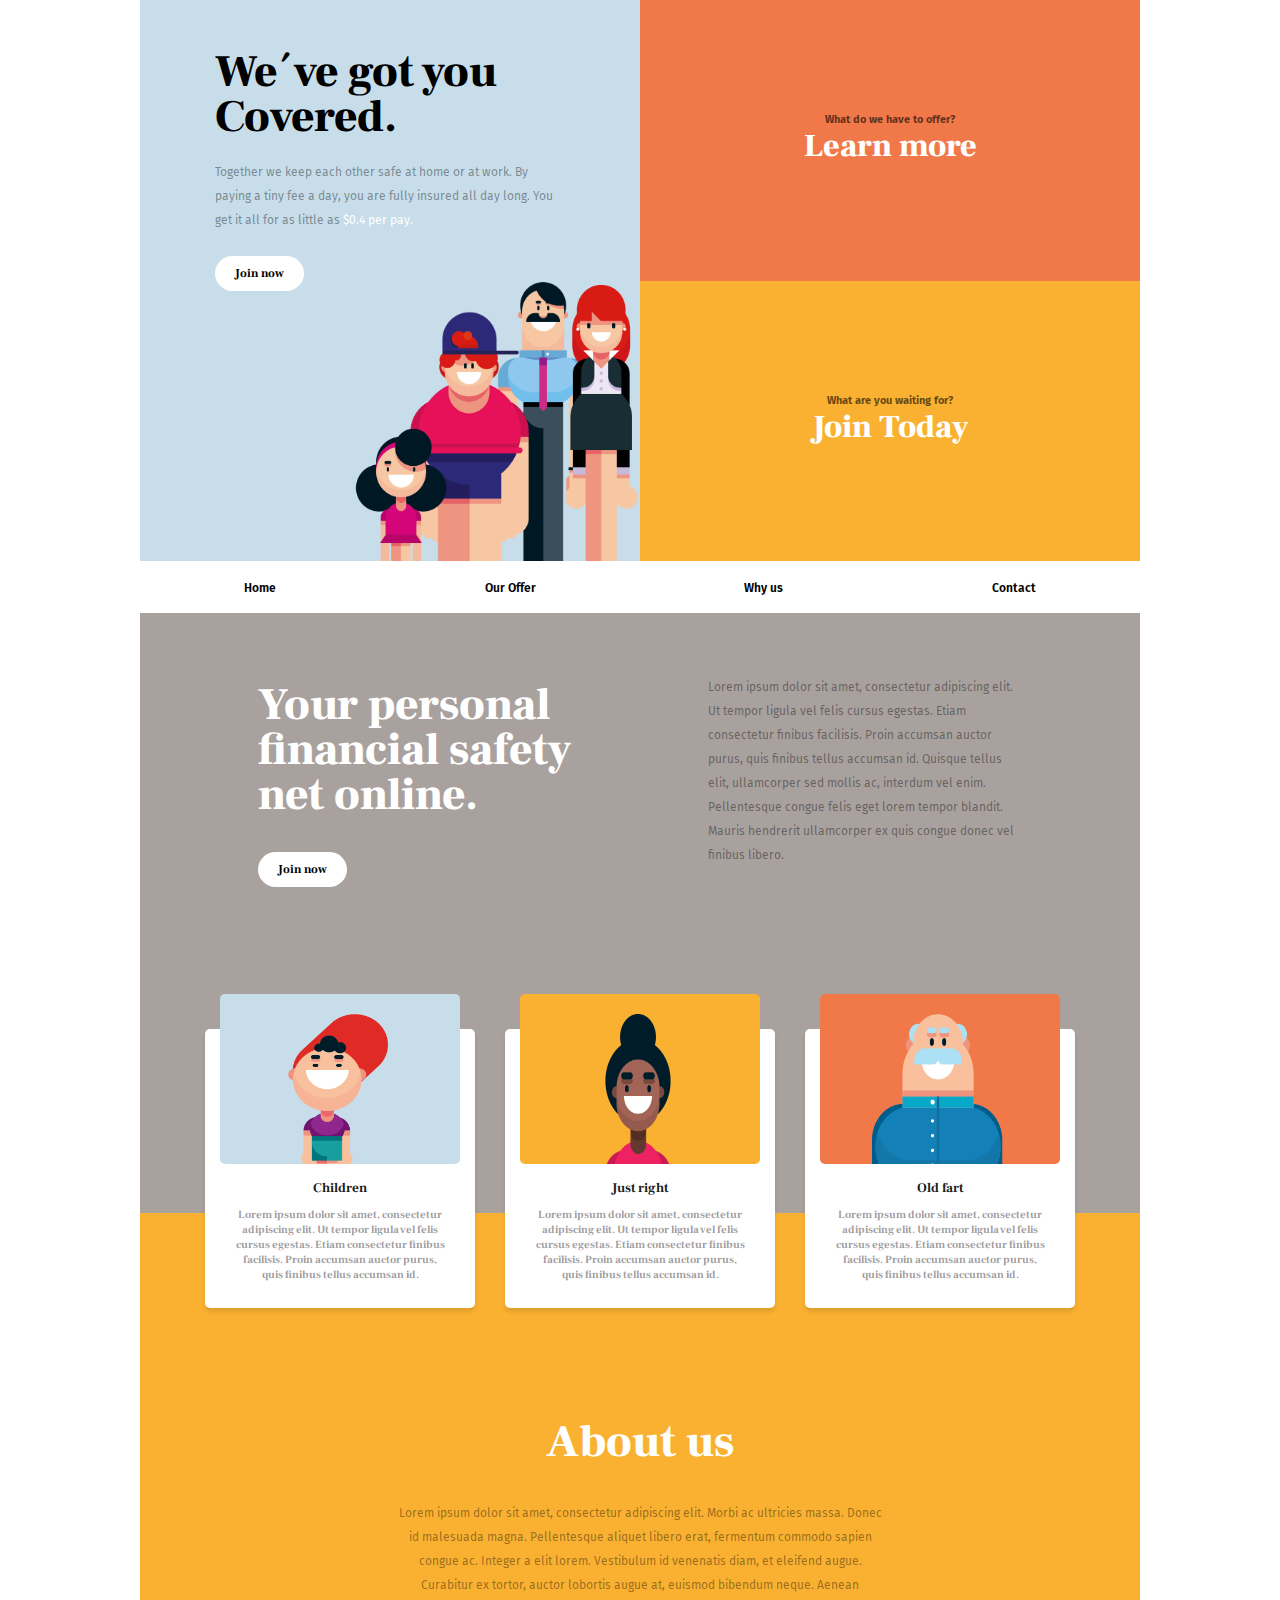
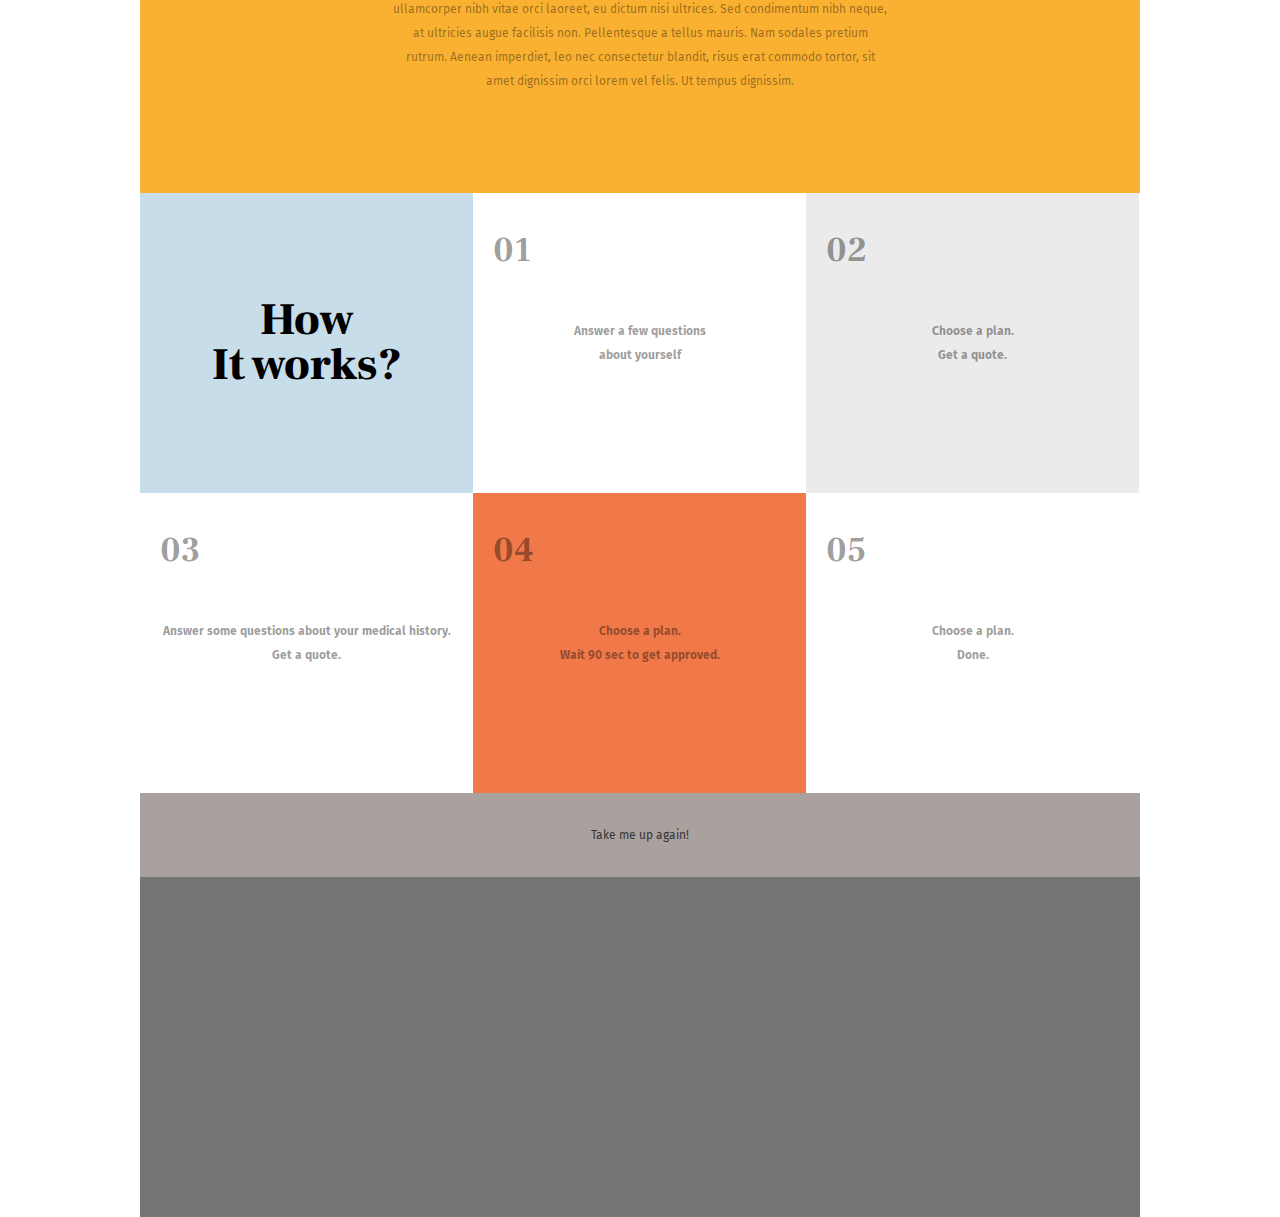
==== commit 0d162fde: "Minor fixed" ====
--- a/index.html
+++ b/index.html
@@ -4,7 +4,7 @@
     <meta charset="UTF-8" />
     <meta name="viewport" content="width=device-width, initial-scale=1.0" />
     <link rel="stylesheet" href="css/style.css" />
-    <link rel="stylesheet" href="css/responsive.css">
+    <link rel="stylesheet" href="css/responsive.css" />
     <link
       href="https://fonts.googleapis.com/css2?family=Frank+Ruhl+Libre:wght@300;400;500;700;900&display=swap"
       rel="stylesheet"
@@ -17,20 +17,20 @@
   </head>
   <body>
     <header>
-      <div class="hero" id="hero">
-        <div class="content-left-side">
+      <section class="hero" id="hero">
+        <article class="content-left-side">
           <div class="left-side-info">
             <h1>We´ve got you Covered.</h1>
             <p>
               Together we keep each other safe at home or at work. By paying a
               tiny fee a day, you are fully insured all day long. You get it all
-              for as little as $0.4 per pay.
+              for as little as <span class="highlight">$0.4 per pay.</span>
             </p>
-            <a href="">Apply</a>
+            <a href="">Join now</a>
           </div>
           <img src="assets/img/family.png" alt="" />
-        </div>
-        <div class="content-right-side">
+        </article>
+        <article class="content-right-side">
           <div class="learn-more">
             <p>What do we have to offer?</p>
             <h4>Learn more</h4>
@@ -39,8 +39,8 @@
             <p>What are you waiting for?</p>
             <h4>Join Today</h4>
           </div>
-        </div>
-      </div>
+        </article>
+      </section>
       <nav>
         <ul>
           <li><a href="">Home</a></li>
@@ -53,25 +53,26 @@
     <main>
       <section class="sec-1">
         <div class="row-1">
-          <div class="content-left-side">
+          <article class="content-left-side">
             <div class="left-side-info">
               <h1>Your personal financial safety net online.</h1>
-              <a href="">Apply</a>
+              <a href="">Join now</a>
             </div>
-          </div>
-          <div class="content-right-side">
+          </article>
+          <article class="content-right-side">
             <p>
               Lorem ipsum dolor sit amet, consectetur adipiscing elit. Ut tempor
               ligula vel felis cursus egestas. Etiam consectetur finibus
-              facilisis. Proin accumsan auctor purus, quis finibus tellus accumsan
-              id. Quisque tellus elit, ullamcorper sed mollis ac, interdum vel
-              enim. Pellentesque congue felis eget lorem tempor blandit. Mauris
-              hendrerit ullamcorper ex quis congue donec vel finibus libero.
+              facilisis. Proin accumsan auctor purus, quis finibus tellus
+              accumsan id. Quisque tellus elit, ullamcorper sed mollis ac,
+              interdum vel enim. Pellentesque congue felis eget lorem tempor
+              blandit. Mauris hendrerit ullamcorper ex quis congue donec vel
+              finibus libero.
             </p>
-          </div>
+          </article>
         </div>
         <div class="row-2">
-          <div class="cover-profile">
+          <article class="cover-profile">
             <div class="profiles">
               <div class="card profile-1">
                 <div class="profile-img-bc">
@@ -116,11 +117,11 @@
                 </div>
               </div>
             </div>
-          </div>
+          </article>
         </div>
       </section>
       <section class="sec-2">
-        <div class="cover-about-us">
+        <article class="cover-about-us">
           <div class="about-us">
             <h1>About us</h1>
             <p>
@@ -137,7 +138,7 @@
               dignissim.
             </p>
           </div>
-        </div>
+        </article>
       </section>
       <section class="sec-3">
         <div class="cover-how-it-works">
@@ -155,15 +156,15 @@
             </div>
             <div class="box box-4">
               <h3>03</h3>
-              <p>Choose a plan. <br />Get a quote.</p>
+              <p>Answer some questions about your medical history. <br />Get a quote.</p>
             </div>
             <div class="box box-5">
               <h3>04</h3>
-              <p>Choose a plan. <br />Get a quote.</p>
+              <p>Choose a plan. <br />Wait 90 sec to get approved.</p>
             </div>
             <div class="box box-6">
               <h3>05</h3>
-              <p>Choose a plan. <br />Get a quote.</p>
+              <p>Choose a plan. <br />Done.</p>
             </div>
           </div>
         </div>
--- a/css/style.css
+++ b/css/style.css
@@ -12,6 +12,16 @@
   font-size: 12px;
   line-height: 24px;
   color: rgba(0, 0, 0, 0.4);
+}
+
+body header .hero .content-left-side a, main .sec-1 .row-1 .content-left-side .left-side-info a {
+  font-weight: bold;
+  font-size: 12px;
+  background-color: #fff;
+  padding: 10px 20px;
+  border-radius: 100px;
+  text-decoration: none;
+  color: black;
 }
 
 body header .content-right-side .learn-more, body header .content-right-side .join-now {
@@ -80,6 +90,14 @@
   margin: 20px 0 20px 0;
 }
 
+body header .hero .content-left-side p {
+  margin-bottom: 30px;
+}
+
+body header .hero .content-left-side p .highlight {
+  color: #fff;
+}
+
 body header .hero .content-left-side img {
   width: 286px;
   height: 279px;
@@ -141,6 +159,7 @@
   font-size: 12px;
   line-height: 100%;
   text-decoration: none;
+  color: black;
 }
 
 main .sec-1 {
@@ -155,12 +174,7 @@
 }
 
 main .sec-1 .row-1 .content-left-side .left-side-info h1 {
-  margin: 20px 0 20px 0;
-}
-
-main .sec-1 .row-1 .content-left-side .left-side-info a {
-  text-decoration: none;
-  margin-top: 20px;
+  margin: 20px 0 40px 0;
 }
 
 main .sec-1 .row-1 .content-right-side {
@@ -290,8 +304,8 @@
 main .sec-3 .cover-how-it-works .row {
   display: -ms-grid;
   display: grid;
-  -ms-grid-columns: auto auto auto;
-      grid-template-columns: auto auto auto;
+  -ms-grid-columns: 333px 333px 333px;
+      grid-template-columns: 333px 333px 333px;
   -ms-grid-rows: (300px)[2];
       grid-template-rows: repeat(2, 300px);
 }
